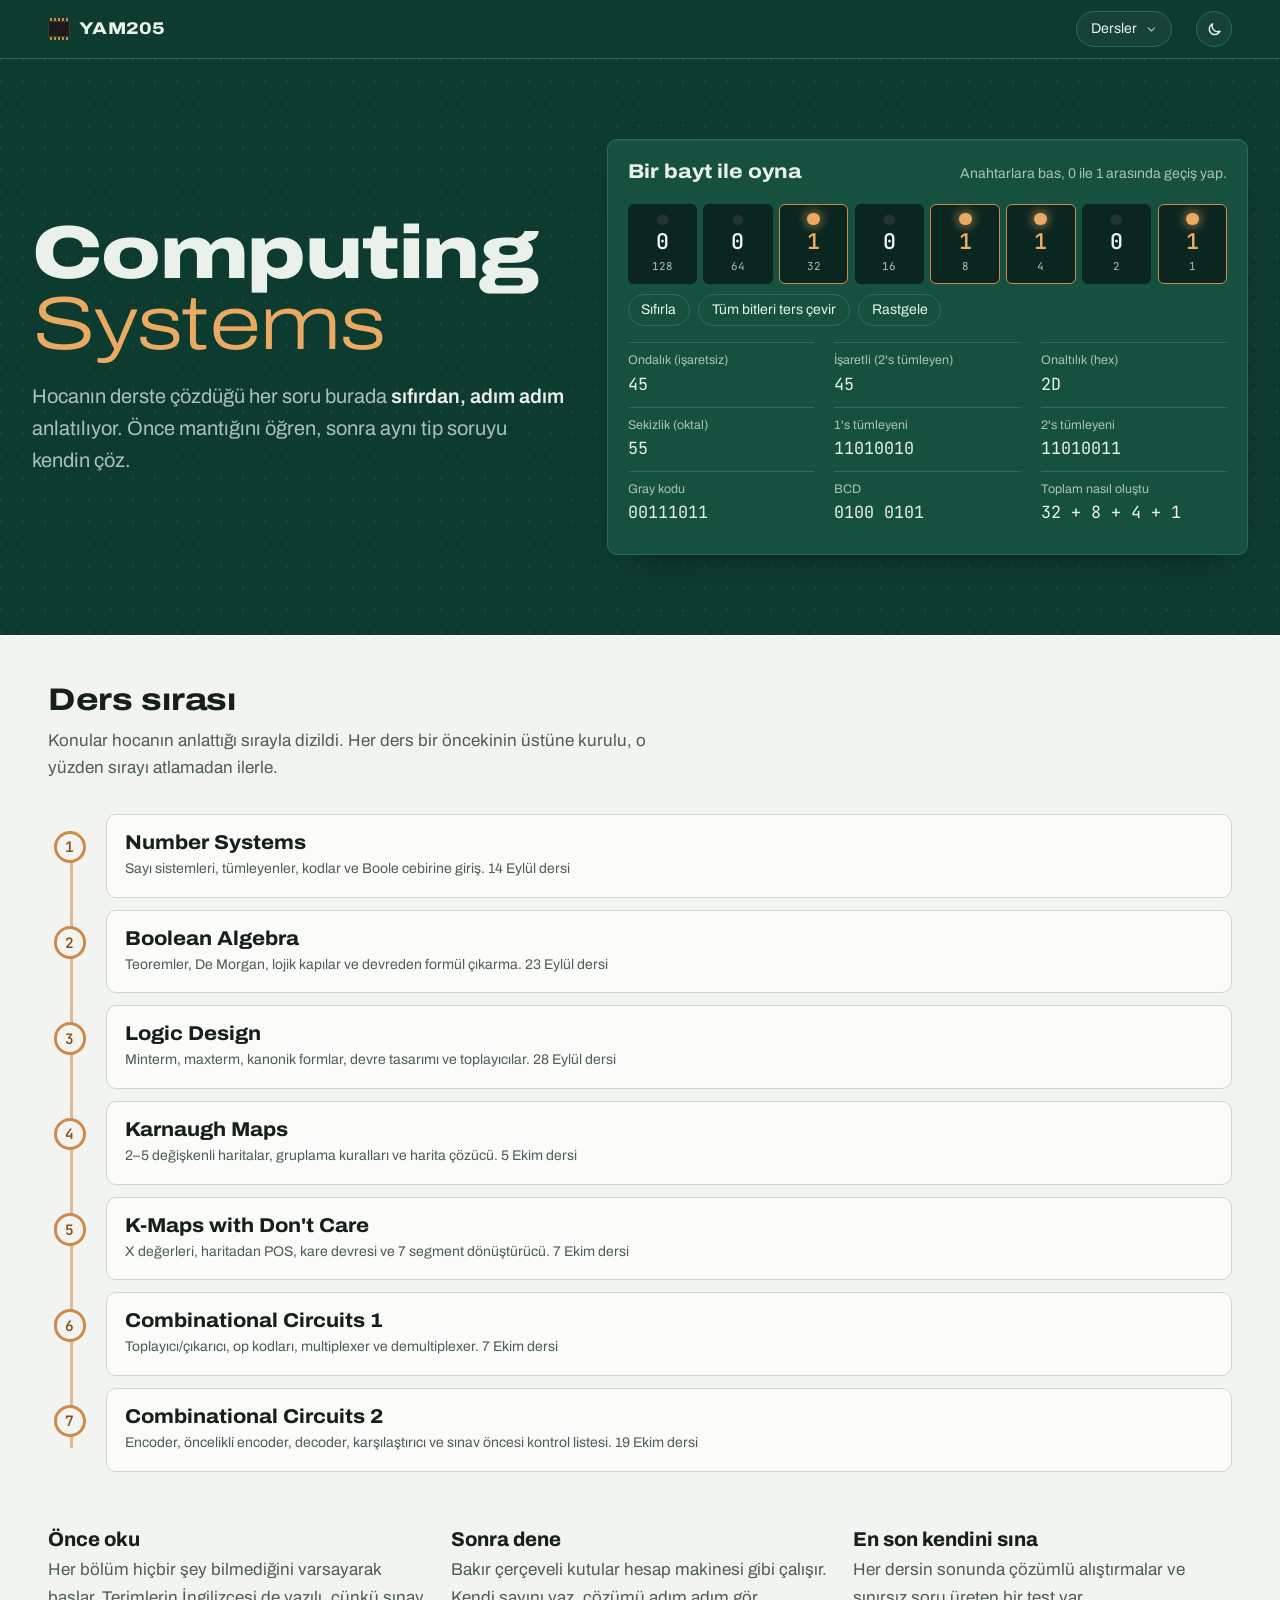
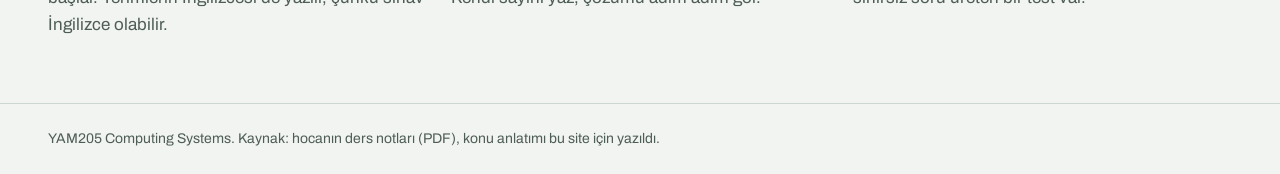
==== index.html @ 05faf35f "YAM205 Computing Systems çalışma sitesi 7 dersin sıfırdan anlatımı, hocanın örneklerinin adım adım ç" ====
<!doctype html>
<html lang="tr">
<head>
  <meta charset="utf-8">
  <meta name="viewport" content="width=device-width, initial-scale=1">
  <title>Computing Systems Çalışma</title>
  <meta name="description" content="YAM205 Computing Systems dersi için sıfırdan anlatım, çözümlü örnekler ve alıştırmalar.">
  <link rel="preconnect" href="https://fonts.googleapis.com">
  <link rel="preconnect" href="https://fonts.gstatic.com" crossorigin>
  <link href="https://fonts.googleapis.com/css2?family=Archivo:ital,wdth,wght@0,62..125,100..900;1,62..125,100..900&family=JetBrains+Mono:wght@400;600&display=swap" rel="stylesheet">
  <link rel="stylesheet" href="assets/css/style.css">
</head>
<body>
  <a class="skip" href="#dersler">Derslere geç</a>

  <header class="topbar">
    <div class="topbar-inner">
      <a class="brand" href="index.html"><span class="brand-chip" aria-hidden="true"></span>YAM205</a>
      <span class="crumb">Computing Systems çalışma sitesi</span>
      <span class="spacer"></span>
      <button class="icon-btn" type="button" data-theme-toggle>Koyu tema</button>
    </div>
  </header>

  <section class="hero">
    <div class="hero-inner">
      <div>
        <h1>Computing<span class="line2">Systems</span></h1>
        <p class="lede">Hocanın derste çözdüğü her soru burada <strong>sıfırdan, adım adım</strong> anlatılıyor. Önce mantığını öğren, sonra aynı tip soruyu kendin çöz.</p>
      </div>

      <div class="register" data-register>
        <div class="register-head">
          <h2>Bir bayt ile oyna</h2>
          <p>Anahtarlara bas, 0 ile 1 arasında geçiş yap.</p>
        </div>
        <div class="switches" role="group" aria-label="8 bitlik sayı"></div>
        <div class="register-actions">
          <button type="button" data-reg="clear">Sıfırla</button>
          <button type="button" data-reg="invert">Tüm bitleri ters çevir</button>
          <button type="button" data-reg="random">Rastgele</button>
        </div>
        <dl class="readouts" aria-live="polite">
          <div><dt>Ondalık (işaretsiz)</dt><dd data-out="dec"></dd></div>
          <div><dt>İşaretli (2's tümleyen)</dt><dd data-out="signed"></dd></div>
          <div><dt>Onaltılık (hex)</dt><dd data-out="hex"></dd></div>
          <div><dt>Sekizlik (oktal)</dt><dd data-out="oct"></dd></div>
          <div><dt>1's tümleyeni</dt><dd data-out="ones"></dd></div>
          <div><dt>2's tümleyeni</dt><dd data-out="twos"></dd></div>
          <div><dt>Gray kodu</dt><dd data-out="gray"></dd></div>
          <div><dt>BCD</dt><dd data-out="bcd"></dd></div>
          <div><dt>Toplam nasıl oluştu</dt><dd data-out="sum"></dd></div>
        </dl>
      </div>
    </div>
  </section>

  <main class="page" id="dersler">
    <h2 class="section-title">Ders sırası</h2>
    <p class="section-sub">Konular hocanın anlattığı sırayla dizildi. Her ders bir öncekinin üstüne kurulu, o yüzden sırayı atlamadan ilerle.</p>

    <ol class="route">
      <li>
        <span class="pad">1</span>
        <a class="lesson ready" href="lessons/01-sayi-sistemleri.html">
          <h3>Number Systems</h3>
          <span class="meta">Sayı sistemleri, tümleyenler, kodlar ve Boole cebirine giriş. 14 Eylül dersi</span>

        </a>
      </li>
      <li>
        <span class="pad">2</span>
        <a class="lesson ready" href="lessons/02-boole-cebiri.html">
          <h3>Boolean Algebra</h3>
          <span class="meta">Teoremler, De Morgan, lojik kapılar ve devreden formül çıkarma. 23 Eylül dersi</span>

        </a>
      </li>
      <li>
        <span class="pad">3</span>
        <a class="lesson ready" href="lessons/03-mantik-tasarimi.html">
          <h3>Logic Design</h3>
          <span class="meta">Minterm, maxterm, kanonik formlar, devre tasarımı ve toplayıcılar. 28 Eylül dersi</span>

        </a>
      </li>
      <li>
        <span class="pad">4</span>
        <a class="lesson ready" href="lessons/04-karnaugh.html">
          <h3>Karnaugh Maps</h3>
          <span class="meta">2–5 değişkenli haritalar, gruplama kuralları ve harita çözücü. 5 Ekim dersi</span>

        </a>
      </li>
      <li>
        <span class="pad">5</span>
        <a class="lesson ready" href="lessons/05-dont-care.html">
          <h3>K-Maps with Don't Care</h3>
          <span class="meta">X değerleri, haritadan POS, kare devresi ve 7 segment dönüştürücü. 7 Ekim dersi</span>

        </a>
      </li>
      <li>
        <span class="pad">6</span>
        <a class="lesson ready" href="lessons/06-kombinasyonel-1.html">
          <h3>Combinational Circuits 1</h3>
          <span class="meta">Toplayıcı/çıkarıcı, op kodları, multiplexer ve demultiplexer. 7 Ekim dersi</span>

        </a>
      </li>
      <li>
        <span class="pad">7</span>
        <a class="lesson ready" href="lessons/07-kombinasyonel-2.html">
          <h3>Combinational Circuits 2</h3>
          <span class="meta">Encoder, öncelikli encoder, decoder, karşılaştırıcı ve sınav öncesi kontrol listesi. 19 Ekim dersi</span>

        </a>
      </li>
    </ol>

    <div class="how">
      <div>
        <h3>Önce oku</h3>
        <p>Her bölüm hiçbir şey bilmediğini varsayarak başlar. Terimlerin İngilizcesi de yazılı, çünkü sınav İngilizce olabilir.</p>
      </div>
      <div>
        <h3>Sonra dene</h3>
        <p>Bakır çerçeveli kutular hesap makinesi gibi çalışır. Kendi sayını yaz, çözümü adım adım gör.</p>
      </div>
      <div>
        <h3>En son kendini sına</h3>
        <p>Her dersin sonunda çözümlü alıştırmalar ve sınırsız soru üreten bir test var.</p>
      </div>
    </div>
  </main>

  <footer class="footer"><div>YAM205 Computing Systems. Kaynak: hocanın ders notları (PDF), konu anlatımı bu site için yazıldı.</div></footer>

  <script src="assets/js/core.js"></script>
</body>
</html>
---- assets/css/style.css ----
/* Computing Systems çalışma sitesi
   Konsept: baskılı devre kartı. Kart yeşili zemin, bakır izler, serin okuma kâğıdı. */

:root {
  --pcb: #0E3B30;
  --pcb-raised: #165140;
  --pcb-line: #2B6C59;
  --copper: #D08A45;
  --copper-bright: #EBAA62;
  --silk: #EAF1EA;
  --silk-dim: #A9C3B7;

  --paper: #F1F4F0;
  --sheet: #FBFCFA;
  --ink: #16201B;
  --muted: #4E5D55;
  --rule: #CDD8D0;
  --copper-ink: #8A4F14;
  --focus: #C46A12;

  --tip: #8A4F14;   --tip-bg: #F5ECDF;
  --warn: #A3352A;  --warn-bg: #F7E5E1;
  --extra: #285C8C; --extra-bg: #E2EBF4;
  --src: #0E3B30;   --src-bg: #E3EDE7;
  --ok: #1D7349;    --ok-bg: #DDEFE4;
  --bad: #A3352A;

  --font: "Archivo", "Segoe UI", system-ui, sans-serif;
  --mono: "JetBrains Mono", "Cascadia Mono", Consolas, monospace;

  --step--1: 0.875rem;
  --step-0: 1.0625rem;
  --step-1: 1.25rem;
  --step-2: 1.5625rem;
  --step-3: 1.953rem;
  --step-4: 2.441rem;

  --radius-s: 4px;
  --radius-m: 10px;
  color-scheme: light;
}

@media (prefers-color-scheme: dark) {
  :root:not([data-theme="light"]) {
    --pcb: #0B2E26;
    --pcb-raised: #12443A;
    --pcb-line: #24604F;
    --paper: #0D1714;
    --sheet: #13211C;
    --ink: #DCE6DF;
    --muted: #9AAEA4;
    --rule: #263A31;
    --copper-ink: #E6A469;
    --focus: #F0B070;
    --tip: #E6A469;   --tip-bg: #2A2116;
    --warn: #F0907F;  --warn-bg: #351C18;
    --extra: #92BDE6; --extra-bg: #15253A;
    --src: #9FD3BC;   --src-bg: #13302A;
    --ok: #79D3A2;    --ok-bg: #133024;
    --bad: #F0907F;
    color-scheme: dark;
  }
}
:root[data-theme="dark"] {
  --pcb: #0B2E26;
  --pcb-raised: #12443A;
  --pcb-line: #24604F;
  --paper: #0D1714;
  --sheet: #13211C;
  --ink: #DCE6DF;
  --muted: #9AAEA4;
  --rule: #263A31;
  --copper-ink: #E6A469;
  --focus: #F0B070;
  --tip: #E6A469;   --tip-bg: #2A2116;
  --warn: #F0907F;  --warn-bg: #351C18;
  --extra: #92BDE6; --extra-bg: #15253A;
  --src: #9FD3BC;   --src-bg: #13302A;
  --ok: #79D3A2;    --ok-bg: #133024;
  --bad: #F0907F;
  color-scheme: dark;
}

*, *::before, *::after { box-sizing: border-box; }

html { -webkit-text-size-adjust: 100%; scroll-padding-top: 5rem; }
@media (prefers-reduced-motion: no-preference) { html { scroll-behavior: smooth; } }

body {
  margin: 0;
  background: var(--paper);
  color: var(--ink);
  font-family: var(--font);
  font-size: var(--step-0);
  line-height: 1.62;
  font-variation-settings: "wdth" 100;
  overflow-x: hidden;
}

img, svg { max-width: 100%; }

a { color: var(--copper-ink); text-underline-offset: 0.18em; text-decoration-thickness: 1px; }
a:hover { text-decoration-thickness: 2px; }

:focus-visible { outline: 3px solid var(--focus); outline-offset: 2px; border-radius: 3px; }

.skip { position: absolute; left: -999px; top: 0; background: var(--sheet); padding: .5rem 1rem; z-index: 99; }
.skip:focus { left: 1rem; }

h1, h2, h3, h4 { line-height: 1.15; margin: 0; font-weight: 750; }

code, .mono, kbd { font-family: var(--mono); font-size: 0.92em; }
kbd { border: 1px solid var(--rule); border-bottom-width: 2px; border-radius: 4px; padding: 0 .3em; background: var(--sheet); }

sub { font-size: .7em; }

/* ---------- Üst bar ---------- */
.topbar {
  position: sticky; top: 0; z-index: 20;
  background: var(--pcb);
  color: var(--silk);
  border-bottom: 1px solid var(--pcb-line);
}
.topbar-inner {
  max-width: 76rem; margin: 0 auto; padding: .7rem 1rem;
  display: flex; align-items: center; gap: 1rem;
}
.brand {
  color: var(--silk); text-decoration: none; font-weight: 800;
  font-variation-settings: "wdth" 118; letter-spacing: .01em;
  display: inline-flex; align-items: center; gap: .55rem; white-space: nowrap;
}
.brand-chip {
  width: 1.4rem; height: 1rem; border-radius: 2px; background: #1b1b1b;
  position: relative; box-shadow: inset 0 0 0 1px #3a3a3a;
}
.brand-chip::before, .brand-chip::after {
  content: ""; position: absolute; left: 2px; right: 2px; height: 3px;
  background: repeating-linear-gradient(90deg, var(--copper) 0 2px, transparent 2px 4px);
}
.brand-chip::before { top: -3px; } .brand-chip::after { bottom: -3px; }
.crumb { color: var(--silk-dim); font-size: var(--step--1); min-width: 0; overflow: hidden; text-overflow: ellipsis; white-space: nowrap; }
.crumb strong { color: var(--silk); font-weight: 600; }
.topbar .spacer { flex: 1; }
.icon-btn {
  background: transparent; color: var(--silk); border: 1px solid var(--pcb-line);
  border-radius: 999px; padding: .3rem .75rem; font: inherit; font-size: var(--step--1); cursor: pointer; white-space: nowrap; flex: none;
}
.icon-btn:hover { border-color: var(--copper); }

/* ---------- Ana sayfa hero ---------- */
.hero {
  background:
    radial-gradient(circle at 1px 1px, rgba(234,241,234,.07) 1px, transparent 1.5px) 0 0 / 22px 22px,
    var(--pcb);
  color: var(--silk);
  padding: clamp(2.5rem, 7vw, 5rem) 1rem clamp(3rem, 7vw, 5rem);
  position: relative; overflow: hidden;
}
.hero-inner { max-width: 76rem; margin: 0 auto; display: grid; gap: 2.5rem; grid-template-columns: minmax(0, 1fr); }
@media (min-width: 62rem) { .hero-inner { grid-template-columns: minmax(0, 5fr) minmax(0, 6fr); align-items: center; } }
.hero h1 {
  font-size: clamp(2.6rem, 6.4vw, 4.7rem);
  font-weight: 850; font-variation-settings: "wdth" 125;
  letter-spacing: -0.02em; line-height: .95;
}
.hero h1 .line2 { display: block; color: var(--copper-bright); font-weight: 300; font-variation-settings: "wdth" 125; }
.hero p.lede { color: var(--silk-dim); max-width: 34rem; font-size: var(--step-1); margin: 1.2rem 0 0; }
.hero p.lede strong { color: var(--silk); font-weight: 600; }

/* 8 bitlik register */
.register {
  background: var(--pcb-raised);
  border: 1px solid var(--pcb-line);
  border-radius: var(--radius-m);
  padding: 1.25rem;
  box-shadow: 0 1px 0 rgba(255,255,255,.04) inset, 0 18px 40px -24px rgba(0,0,0,.6);
}
.register-head { display: flex; justify-content: space-between; align-items: baseline; gap: 1rem; flex-wrap: wrap; }
.register-head h2 { font-size: var(--step-1); font-variation-settings: "wdth" 112; }
.register-head p { margin: 0; color: var(--silk-dim); font-size: var(--step--1); }
.switches { display: grid; grid-template-columns: repeat(8, minmax(0, 1fr)); gap: .4rem; margin: 1.1rem 0 .4rem; }
.switch {
  appearance: none; border: 1px solid #0a221c; background: #0b2620; color: var(--silk-dim);
  border-radius: 6px; padding: .5rem 0 .45rem; cursor: pointer; font: inherit;
  display: grid; justify-items: center; gap: .35rem;
}
.switch .led {
  width: .8rem; height: .8rem; border-radius: 50%; background: #23362f;
  box-shadow: inset 0 1px 2px rgba(0,0,0,.6);
  transition: background-color .15s, box-shadow .15s;
}
.switch .bit { font-family: var(--mono); font-size: 1.35rem; font-weight: 600; line-height: 1; color: var(--silk); }
.switch .w { font-family: var(--mono); font-size: .68rem; color: var(--silk-dim); }
.switch[aria-pressed="true"] { border-color: var(--copper); }
.switch[aria-pressed="true"] .led { background: var(--copper-bright); box-shadow: 0 0 10px 2px rgba(235,170,98,.55); }
.switch[aria-pressed="true"] .bit { color: var(--copper-bright); }
.switch:hover { border-color: var(--copper); }
.register-actions { display: flex; gap: .5rem; flex-wrap: wrap; margin: .6rem 0 1rem; }
.register-actions button {
  background: transparent; color: var(--silk); border: 1px solid var(--pcb-line); border-radius: 999px;
  padding: .25rem .8rem; font: inherit; font-size: var(--step--1); cursor: pointer;
}
.register-actions button:hover { border-color: var(--copper); }
.readouts { display: grid; grid-template-columns: repeat(2, minmax(0, 1fr)); gap: .1rem 1.25rem; margin: 0; }
@media (min-width: 36rem) { .readouts { grid-template-columns: repeat(3, minmax(0, 1fr)); } }
.readouts div { border-top: 1px solid var(--pcb-line); padding: .45rem 0; min-width: 0; }
.readouts dt { font-size: .78rem; color: var(--silk-dim); }
.readouts dd { margin: 0; font-family: var(--mono); font-size: 1.05rem; color: var(--silk); overflow-wrap: anywhere; }

/* ---------- Ders rotası (ana sayfa) ---------- */
.page { max-width: 76rem; margin: 0 auto; padding: 3rem 1rem 4rem; }
.section-title { font-size: var(--step-3); font-variation-settings: "wdth" 118; letter-spacing: -0.01em; }
.section-sub { color: var(--muted); max-width: 40rem; margin: .5rem 0 2rem; }

.route { list-style: none; margin: 0; padding: 0; position: relative; }
.route::before {
  content: ""; position: absolute; left: 1.35rem; top: 1.5rem; bottom: 1.5rem; width: 3px;
  background: var(--copper); opacity: .55; border-radius: 2px;
}
.route li { position: relative; padding-left: 3.6rem; }
.route li + li { margin-top: .75rem; }
.pad {
  position: absolute; left: .35rem; top: 1.05rem; width: 2.05rem; height: 2.05rem; border-radius: 50%;
  background: var(--paper); border: 3px solid var(--copper);
  display: grid; place-items: center; font-family: var(--mono); font-weight: 600; font-size: .9rem; color: var(--copper-ink);
}
.route .lesson {
  display: grid; grid-template-columns: minmax(0, 1fr) auto; gap: .25rem 1rem; align-items: center;
  padding: 1rem 1.15rem; border-radius: var(--radius-m);
  border: 1px solid var(--rule); background: var(--sheet); color: inherit; text-decoration: none;
}
.route a.lesson:hover { border-color: var(--copper); }
.route .lesson h3 { font-size: var(--step-1); font-variation-settings: "wdth" 108; }
.route .lesson .meta { color: var(--muted); font-size: var(--step--1); grid-column: 1; }
.route .lesson .status { grid-row: 1 / span 2; grid-column: 2; font-size: var(--step--1); color: var(--muted); text-align: right; }
.route .lesson.ready .status { color: var(--ok); font-weight: 600; }
.route li.locked .lesson { background: transparent; border-style: dashed; }
.route li.locked .lesson h3 { color: var(--muted); }
.route li.locked .pad { border-color: var(--rule); color: var(--muted); }
.how { display: grid; gap: 1.5rem; margin-top: 3.5rem; grid-template-columns: minmax(0, 1fr); }
@media (min-width: 48rem) { .how { grid-template-columns: repeat(3, minmax(0, 1fr)); } }
.how h3 { font-size: var(--step-1); margin-bottom: .35rem; }
.how p { margin: 0; color: var(--muted); }

.footer { border-top: 1px solid var(--rule); color: var(--muted); font-size: var(--step--1); }
.footer div { max-width: 76rem; margin: 0 auto; padding: 1.5rem 1rem; }

/* ---------- Ders sayfası düzeni ---------- */
.lesson-head {
  background: var(--pcb); color: var(--silk);
  padding: 2.5rem 1rem 2.25rem;
}
.lesson-head-inner { max-width: 76rem; margin: 0 auto; }
.lesson-head .kicker { color: var(--copper-bright); font-family: var(--mono); font-size: var(--step--1); margin: 0 0 .5rem; }
.lesson-head h1 { overflow-wrap: break-word; font-size: clamp(1.75rem, 7.2vw, 3.8rem); font-weight: 850; font-variation-settings: "wdth" 125; letter-spacing: -0.02em; line-height: 1; }
.lesson-head p { color: var(--silk-dim); max-width: 44rem; margin: 1rem 0 0; }
.lesson-head .covers { display: flex; flex-wrap: wrap; gap: .4rem; margin-top: 1.25rem; padding: 0; list-style: none; }
.lesson-head .covers li { border: 1px solid var(--pcb-line); border-radius: 999px; padding: .15rem .7rem; font-size: var(--step--1); color: var(--silk); }

.layout { max-width: 76rem; margin: 0 auto; padding: 0 1rem; display: grid; grid-template-columns: minmax(0, 1fr); gap: 2.5rem; }
@media (min-width: 64rem) { .layout { grid-template-columns: 15.5rem minmax(0, 1fr); } }

.toc { padding-top: 1.5rem; }
@media (min-width: 64rem) {
  .toc { position: sticky; top: 3.4rem; align-self: start; max-height: calc(100vh - 3.4rem); overflow: auto; padding: 2rem 0 2rem; }
}
.toc details > summary { cursor: pointer; font-weight: 700; list-style: none; padding: .7rem 1rem; border: 1px solid var(--rule); border-radius: var(--radius-m); background: var(--sheet); }
.toc details > summary::-webkit-details-marker { display: none; }
@media (min-width: 64rem) { .toc details > summary { display: none; } }
.toc ol { list-style: none; margin: 0; padding: 0; counter-reset: toc; }
.toc li a {
  display: grid; grid-template-columns: 1.6rem minmax(0, 1fr); gap: .2rem; align-items: baseline;
  padding: .32rem .5rem; border-radius: var(--radius-s); color: var(--muted); text-decoration: none; font-size: .93rem; line-height: 1.35;
  border-left: 2px solid transparent;
}
.toc li a .n { font-family: var(--mono); font-size: .78rem; }
.toc li a:hover { color: var(--ink); background: var(--sheet); }
.toc li a.active { color: var(--ink); border-left-color: var(--copper); background: var(--sheet); font-weight: 600; }

.content { min-width: 0; padding: 1rem 0 5rem; }
.content > section { max-width: 46rem; padding-top: 2.75rem; }
.content > section + section { border-top: 1px solid var(--rule); margin-top: 2.75rem; }
.content h2 {
  font-size: var(--step-3); font-variation-settings: "wdth" 115; letter-spacing: -0.01em;
  display: grid; grid-template-columns: auto minmax(0, 1fr); gap: .75rem; align-items: baseline;
}
.content h2 .n { font-family: var(--mono); font-size: 1rem; color: var(--copper-ink); font-weight: 600; }
.content h3 { font-size: var(--step-1); font-variation-settings: "wdth" 106; margin-top: 2rem; }
.content h4 { font-size: var(--step-0); margin-top: 1.4rem; }
.content p, .content li { max-width: 70ch; }
.content p { margin: .9rem 0; }
.content ul, .content ol { padding-left: 1.3rem; }
.content li { margin: .3rem 0; }
.content li::marker { color: var(--copper-ink); }
.lead { font-size: var(--step-1); color: var(--muted); }
.term { font-weight: 650; }
.en { color: var(--muted); font-style: italic; }

/* Matematik ve ifade yazımı */
.m { font-family: var(--font); font-variation-settings: "wdth" 100; letter-spacing: .02em; white-space: nowrap; font-weight: 520; }
.ov { display: inline-block; border-top: 1.5px solid currentColor; padding-top: 1px; line-height: 1.15; }
/* Yan yana iki ayrı çizgi birleşip tek uzun çizgi gibi görünmesin */
.ov + .ov { margin-left: .16em; }
.b { font-family: var(--mono); letter-spacing: .04em; white-space: nowrap; }
.b.list { white-space: normal; }
.formula {
  font-size: var(--step-1); text-align: center; padding: 1rem; margin: 1.2rem 0;
  border-top: 1px solid var(--rule); border-bottom: 1px solid var(--rule); overflow-x: auto;
}
.formula .m { font-size: inherit; }

/* Notlar */
.note { border-left: 4px solid; border-radius: 0 var(--radius-m) var(--radius-m) 0; padding: .8rem 1.1rem; margin: 1.4rem 0; }
.note > :first-child { margin-top: 0; } .note > :last-child { margin-bottom: 0; }
.note-title { font-weight: 750; display: block; margin-bottom: .25rem; }
.note.tip { border-color: var(--tip); background: var(--tip-bg); }
.note.tip .note-title { color: var(--tip); }
.note.warn { border-color: var(--warn); background: var(--warn-bg); }
.note.warn .note-title { color: var(--warn); }
.note.extra { border-color: var(--extra); background: var(--extra-bg); }
.note.extra .note-title { color: var(--extra); }

/* Hocanın örneği */
.example { border: 1px solid var(--rule); background: var(--sheet); border-radius: var(--radius-m); margin: 1.6rem 0; overflow: hidden; }
.example-head {
  display: flex; flex-wrap: wrap; justify-content: space-between; gap: .3rem 1rem; align-items: baseline;
  padding: .65rem 1.1rem; border-bottom: 1px solid var(--rule);
}
.example-head h4 { margin: 0; font-size: var(--step-0); }
.example-head .src { font-size: .82rem; color: var(--src); background: var(--src-bg); padding: .1rem .55rem; border-radius: 999px; }
.example-body { padding: .3rem 1.1rem 1rem; }
.example-body > :first-child { margin-top: .7rem; }
.steps { counter-reset: st; list-style: none; padding-left: 0 !important; }
.steps[start="4"] { counter-reset: st 3; }
.steps > li { counter-increment: st; position: relative; padding-left: 2.1rem; margin: .7rem 0; }
.steps > li::before {
  content: counter(st); position: absolute; left: 0; top: .1rem; width: 1.45rem; height: 1.45rem; border-radius: 50%;
  border: 1.5px solid var(--copper); color: var(--copper-ink); font-family: var(--mono); font-size: .78rem; font-weight: 600;
  display: grid; place-items: center;
}
.answer { margin-top: .9rem; padding-top: .7rem; border-top: 1px dashed var(--rule); font-weight: 600; }
.answer .b, .answer .m { color: var(--copper-ink); }

/* Alt alta işlem düzeni */
.calc {
  display: inline-grid; grid-template-columns: auto auto auto; column-gap: .6rem; row-gap: .05rem;
  font-family: var(--mono); font-size: 1.08rem; margin: .6rem 0; padding: .6rem .9rem;
  background: var(--paper); border-radius: var(--radius-s); align-items: center;
}
.calc .l { color: var(--muted); text-align: right; min-width: 1ch; }
.calc .v { text-align: right; letter-spacing: .12em; white-space: pre; }
.calc .c { color: var(--muted); font-size: .8rem; text-align: left; font-family: var(--font); }
.calc .carry { color: var(--copper-ink); text-align: right; white-space: pre; letter-spacing: .12em; opacity: .85; }
.calc hr { grid-column: 1 / -1; border: 0; border-top: 1.5px solid var(--ink); margin: .15rem 0; width: 100%; }
.calc .strike { text-decoration: line-through; text-decoration-color: var(--warn); text-decoration-thickness: 2px; }
.calc .hl { color: var(--copper-ink); font-weight: 700; }
.calc-row { display: flex; flex-wrap: wrap; gap: 1rem 2rem; align-items: flex-start; }

/* Tablolar */
.table-wrap { overflow-x: auto; margin: 1.2rem 0; }
table { border-collapse: collapse; font-size: .95rem; }
th, td { padding: .32rem .7rem; text-align: center; border-bottom: 1px solid var(--rule); }
thead th { font-weight: 700; border-bottom: 2px solid var(--ink); }
td.b, th.b { font-family: var(--mono); }
.tt td, .tt th { font-family: var(--mono); min-width: 2.2rem; }
.tt .out { border-left: 2px solid var(--ink); }
.tt td.one { color: var(--copper-ink); font-weight: 700; }
.tt tr.wrong td { background: var(--warn-bg); }
.tt tr.hit td { background: var(--tip-bg); }
.tt caption { caption-side: top; text-align: left; font-weight: 700; padding-bottom: .4rem; font-family: var(--font); }
.data td:first-child, .data th:first-child { text-align: left; }
.tables-row { display: flex; flex-wrap: wrap; gap: 1rem 2rem; align-items: flex-start; }

/* Kapı kartları (lojik işlemler) */
.ops { display: grid; gap: 1rem; grid-template-columns: repeat(auto-fill, minmax(13.5rem, 1fr)); margin: 1.4rem 0; }
.op { border: 1px solid var(--rule); background: var(--sheet); border-radius: var(--radius-m); padding: .9rem 1rem; }
.op h4 { margin: 0; font-size: var(--step-1); font-variation-settings: "wdth" 115; }
.op .expr { font-size: var(--step-1); margin: .2rem 0 .3rem; }
.op p { font-size: .9rem; color: var(--muted); margin: .2rem 0 .6rem; }
.op table { font-size: .88rem; }
.op svg { display: block; height: 46px; width: auto; margin: .2rem 0 .4rem; color: var(--ink); }

/* Etkileşimli araçlar */
.widget { border: 1.5px solid var(--copper); border-radius: var(--radius-m); background: var(--sheet); margin: 1.8rem 0; }
.widget-head { padding: .75rem 1.1rem; border-bottom: 1px solid var(--rule); display: flex; gap: .6rem; align-items: center; }
.widget-head .dot { width: .6rem; height: .6rem; border-radius: 50%; background: var(--copper); box-shadow: 0 0 0 3px var(--tip-bg); flex: none; }
.widget-head h4 { margin: 0; font-size: var(--step-0); }
.widget-body { padding: 1rem 1.1rem 1.15rem; }
.widget-body > p:first-child { margin-top: 0; color: var(--muted); font-size: .95rem; }
.controls { display: flex; flex-wrap: wrap; gap: .75rem 1rem; align-items: flex-end; }
.field { display: grid; gap: .25rem; min-width: 0; }
.field label, .field .lbl { font-size: .85rem; color: var(--muted); font-weight: 600; }
input[type="text"], select {
  font: inherit; font-family: var(--mono); font-size: 1rem; color: var(--ink); background: var(--paper);
  border: 1px solid var(--rule); border-radius: var(--radius-s); padding: .45rem .6rem; min-width: 0; max-width: 100%;
}
select { font-family: var(--font); }
input[type="text"]:focus, select:focus { border-color: var(--copper); }
input.wide { width: min(100%, 22rem); }
.btn {
  font: inherit; font-weight: 650; cursor: pointer; border-radius: 999px; padding: .45rem 1.05rem;
  background: var(--pcb); color: var(--silk); border: 1px solid var(--pcb);
}
.btn:hover { background: var(--pcb-raised); }
.btn.ghost { background: transparent; color: var(--ink); border-color: var(--rule); }
.btn.ghost:hover { border-color: var(--copper); }
.seg { display: inline-flex; border: 1px solid var(--rule); border-radius: 999px; overflow: hidden; }
.seg button { font: inherit; font-size: .9rem; border: 0; background: transparent; color: var(--ink); padding: .4rem .85rem; cursor: pointer; }
.seg button[aria-pressed="true"] { background: var(--pcb); color: var(--silk); }
.wout { margin-top: 1rem; }
.wout:empty { display: none; }
.wout .err { color: var(--bad); font-weight: 600; }
.wout .result { font-size: var(--step-1); font-weight: 700; margin: .6rem 0 0; }
.wout .result .b { color: var(--copper-ink); }
.wout ol, .wout ul { margin: .4rem 0; }
.hint { font-size: .85rem; color: var(--muted); margin: .5rem 0 0; }

/* Çözüm aç/kapa */
details.solution { margin: .8rem 0 0; border-top: 1px dashed var(--rule); padding-top: .6rem; }
details.solution > summary { cursor: pointer; color: var(--copper-ink); font-weight: 650; width: fit-content; }
details.solution[open] > summary { margin-bottom: .4rem; }

/* Alıştırmalar */
.exercises { counter-reset: ex; list-style: none; padding: 0 !important; }
.exercises > li { counter-increment: ex; border: 1px solid var(--rule); background: var(--sheet); border-radius: var(--radius-m); padding: .9rem 1.1rem .9rem 3.2rem; position: relative; margin: .9rem 0; max-width: none !important; }
.exercises > li::before { content: counter(ex); position: absolute; left: 1rem; top: .9rem; font-family: var(--mono); font-weight: 600; color: var(--copper-ink); }

/* Quiz */
.quiz-q { font-size: var(--step-1); font-weight: 600; margin: .3rem 0 .8rem; }
.quiz-score { font-family: var(--mono); color: var(--muted); font-size: .9rem; }
.feedback { margin-top: .8rem; padding: .7rem .9rem; border-radius: var(--radius-s); }
.feedback.ok { background: var(--ok-bg); color: var(--ok); }
.feedback.no { background: var(--warn-bg); color: var(--bad); }
.feedback .why { color: var(--ink); font-weight: 400; margin-top: .3rem; }

/* Özet kâğıdı */
.cheat { display: grid; gap: 1rem; grid-template-columns: repeat(auto-fill, minmax(17rem, 1fr)); margin: 1.4rem 0; }
.cheat > div { border-top: 3px solid var(--copper); background: var(--sheet); padding: .8rem 1rem; border-radius: 0 0 var(--radius-s) var(--radius-s); }
.cheat h4 { margin: 0 0 .4rem; }
.cheat ul { margin: 0; padding-left: 1.1rem; font-size: .93rem; }

.glossary { display: grid; grid-template-columns: fit-content(45%) minmax(0, 1fr); gap: .3rem 1.2rem; margin: 1rem 0; }
.glossary dt { font-weight: 650; }
.glossary dd { margin: 0; color: var(--muted); }

.lesson-nav { display: flex; justify-content: space-between; gap: 1rem; flex-wrap: wrap; max-width: 46rem; margin-top: 3rem; padding-top: 1.5rem; border-top: 1px solid var(--rule); }

/* Yazdırma: özet kâğıdı ve anlatım temiz çıksın */
@media print {
  .topbar, .toc, .widget, .lesson-nav, .icon-btn { display: none !important; }
  body { background: #fff; color: #000; }
  .layout { display: block; }
  details.solution { display: block; }
  .lesson-head { background: #fff; color: #000; }
}

@media (prefers-reduced-motion: reduce) {
  *, *::before, *::after { transition: none !important; animation: none !important; }
}

/* ---------- Etkileşimli devreler (Ders 2+) ---------- */
.circuit { border: 1.5px solid var(--copper); border-radius: var(--radius-m); background: var(--sheet); margin: 1.6rem 0; overflow: hidden; }
.circuit-head { padding: .75rem 1.1rem; border-bottom: 1px solid var(--rule); display: flex; flex-wrap: wrap; gap: .6rem 1rem; align-items: center; justify-content: space-between; }
.circuit-head h4 { margin: 0; font-size: var(--step-0); }
.pins { display: flex; gap: .45rem; }
.pin {
  font: inherit; cursor: pointer; display: inline-flex; align-items: center; gap: .45rem;
  border: 1px solid var(--rule); background: var(--paper); color: var(--ink); border-radius: 999px; padding: .25rem .75rem .25rem .3rem;
}
.pin .pin-name { font-weight: 700; }
.pin .pin-val {
  order: -1; width: 1.6rem; height: 1.6rem; border-radius: 50%; display: grid; place-items: center;
  font-family: var(--mono); font-weight: 600; background: var(--rule); color: var(--ink);
}
.pin[aria-pressed="true"] { border-color: var(--copper); }
.pin[aria-pressed="true"] .pin-val { background: var(--copper); color: #1b1206; }
.circuit-svg { padding: .6rem .6rem 0; overflow-x: auto; }
.circuit-svg svg { display: block; width: 100%; min-width: 30rem; height: auto; }
.circuit-svg .w { fill: none; stroke: var(--muted); stroke-width: 2.5; stroke-linecap: round; stroke-linejoin: round; opacity: .75; }
.circuit-svg .w.hi { stroke: var(--copper); opacity: 1; stroke-width: 3.2; }
.circuit-svg .g { fill: var(--sheet); stroke: var(--ink); stroke-width: 2.5; stroke-linejoin: round; }
.circuit-svg .g-line { fill: none; stroke: var(--ink); stroke-width: 2.5; }
.circuit-svg .dot { fill: var(--ink); }
.circuit-svg text { font-family: var(--font); font-size: 15px; fill: var(--ink); }
.circuit-svg text.lbl { font-weight: 700; font-size: 17px; }
.circuit-svg text.tag { font-size: 13px; fill: var(--muted); }
.circuit-svg text.val { font-family: var(--mono); font-size: 13px; font-weight: 600; fill: var(--copper-ink); }
.circuit-foot { padding: .6rem 1.1rem .9rem; border-top: 1px solid var(--rule); font-size: .95rem; }
.circuit-foot .row { display: flex; flex-wrap: wrap; gap: .3rem 1.4rem; }
.circuit-foot .bad { color: var(--bad); font-weight: 650; }
.circuit-foot .good { color: var(--ok); font-weight: 650; }

/* Kapı galerisi */
.gates { display: grid; gap: .8rem; grid-template-columns: repeat(auto-fill, minmax(12rem, 1fr)); margin: 1.2rem 0; }
.gates figure { margin: 0; border: 1px solid var(--rule); border-radius: var(--radius-m); background: var(--sheet); padding: .7rem .9rem; }
.gates svg { display: block; width: 100%; height: 70px; color: var(--ink); }
.gates figcaption { font-size: .9rem; color: var(--muted); }
.gates figcaption b { color: var(--ink); }

/* Çoktan seçmeli */
.mcq { display: flex; flex-wrap: wrap; gap: .5rem; margin: .4rem 0 .2rem; }
.mcq button { font: inherit; cursor: pointer; border: 1px solid var(--rule); background: var(--paper); color: var(--ink); border-radius: var(--radius-s); padding: .45rem .8rem; }
.mcq button:hover { border-color: var(--copper); }
.mcq button.right { border-color: var(--ok); background: var(--ok-bg); color: var(--ok); font-weight: 650; }
.mcq button.picked-wrong { border-color: var(--bad); background: var(--warn-bg); color: var(--bad); }

.theorem { display: grid; grid-template-columns: minmax(0, 1fr) minmax(0, 1fr); gap: .3rem 1.5rem; padding: .8rem 1rem; margin: 1rem 0; background: var(--sheet); border: 1px solid var(--rule); border-radius: var(--radius-m); }
.theorem .m { font-size: var(--step-1); white-space: normal; }
.theorem .tlabel { grid-column: 1 / -1; font-size: .85rem; color: var(--muted); font-weight: 600; }
@media (max-width: 30rem) { .theorem { grid-template-columns: minmax(0, 1fr); } }

/* Dar ekranda uzun formüller satır sonunda kırılabilsin */
@media (max-width: 40rem) {
  .content .m { white-space: normal; }
}

/* Alarm lambası */
.circuit-svg .lamp { fill: var(--sheet); stroke: var(--ink); stroke-width: 2.5; transition: fill .15s; }
.circuit-svg .lamp.hi { fill: var(--copper-bright); }
.circuit-svg rect.g { fill: var(--sheet); }

/* ---------- Karnaugh haritaları (Ders 4+) ---------- */
:root { --g1: #C8701E; --g2: #1F8A7E; --g3: #3A68B8; --g4: #B23E7A; --g5: #6B8A1F; --g6: #7B55B8; }
@media (prefers-color-scheme: dark) { :root:not([data-theme="light"]) { --g1: #F0A35A; --g2: #4CC7B8; --g3: #7EA6F0; --g4: #EE7BB5; --g5: #A9CC55; --g6: #B595F0; } }
:root[data-theme="dark"] { --g1: #F0A35A; --g2: #4CC7B8; --g3: #7EA6F0; --g4: #EE7BB5; --g5: #A9CC55; --g6: #B595F0; }

.kmap-wrap { display: flex; flex-wrap: wrap; gap: 1rem 1.6rem; margin: 1rem 0; }
.kmap-block { min-width: 0; }
.kmap-cap { font-weight: 700; margin-bottom: .3rem; font-size: .95rem; }
.kmap {
  --cell: 3.1rem;
  display: grid;
  grid-template-columns: 2.6rem repeat(var(--cols), var(--cell));
  grid-template-rows: 2.2rem repeat(var(--rows), var(--cell));
  font-family: var(--mono);
}
@media (max-width: 26rem) { .kmap { --cell: 2.6rem; } }
.kmap-corner { position: relative; border-bottom: 2px solid var(--ink); border-right: 2px solid var(--ink); font-family: var(--font); font-weight: 700; font-size: .85rem; overflow: hidden; }
.kmap-corner::before { content: ""; position: absolute; left: 0; top: 0; width: 141%; height: 1.5px; background: var(--ink); transform-origin: 0 0; transform: rotate(40deg); opacity: .55; }
.kmap-corner .cv { position: absolute; right: .25rem; top: .05rem; }
.kmap-corner .rv { position: absolute; left: .2rem; bottom: .05rem; }
.kmap-h { display: grid; place-items: end center; padding-bottom: .2rem; font-size: .85rem; color: var(--muted); border-bottom: 2px solid var(--ink); }
.kmap-rh { display: grid; place-items: center end; padding-right: .4rem; font-size: .85rem; color: var(--muted); border-right: 2px solid var(--ink); grid-column: 1; }
.kmap-body {
  grid-column: 2 / -1; grid-row: 2 / -1; position: relative;
  display: grid; grid-template-columns: repeat(var(--cols), var(--cell)); grid-template-rows: repeat(var(--rows), var(--cell));
}
.kmap-rh:nth-of-type(n) { grid-row: auto; }
.kmap-cell {
  position: relative; border: 0; border-right: 1px solid var(--rule); border-bottom: 1px solid var(--rule); border-radius: 0;
  display: grid; place-items: center; font: inherit; font-size: 1.1rem; color: var(--muted); background: transparent; padding: 0;
}
button.kmap-cell { cursor: pointer; }
button.kmap-cell:hover { background: var(--tip-bg); }
.kmap-cell.one { color: var(--ink); font-weight: 700; }
.kmap-cell.dc { color: var(--extra); font-weight: 700; }
.kmap-cell .ki { position: absolute; right: 3px; bottom: 1px; font-size: .6rem; color: var(--muted); opacity: .75; font-weight: 400; }
.kmap-group {
  position: absolute; pointer-events: none; border: 2.5px solid var(--gc); border-radius: 12px;
  background: color-mix(in srgb, var(--gc) 9%, transparent);
}
.kmap-group.open-l { border-left-color: transparent; border-top-left-radius: 0; border-bottom-left-radius: 0; }
.kmap-group.open-r { border-right-color: transparent; border-top-right-radius: 0; border-bottom-right-radius: 0; }
.kmap-group.open-t { border-top-color: transparent; border-top-left-radius: 0; border-top-right-radius: 0; }
.kmap-group.open-b { border-bottom-color: transparent; border-bottom-left-radius: 0; border-bottom-right-radius: 0; }
.group-list { list-style: none; padding: 0 !important; display: flex; flex-wrap: wrap; gap: .4rem .6rem; margin: .4rem 0; }
.group-list li { display: inline-flex; align-items: center; gap: .4rem; border: 1px solid var(--rule); border-radius: 999px; padding: .15rem .7rem .15rem .4rem; background: var(--sheet); font-size: .92rem; margin: 0 !important; }
.group-list li::before { content: ""; width: .8rem; height: .8rem; border-radius: 50%; background: var(--gc); }
.group-list .why { color: var(--muted); font-size: .82rem; }
.kmap-figure { display: flex; flex-wrap: wrap; gap: .6rem 2rem; align-items: center; margin: 1rem 0; }

/* 7 segment gösterge */
:root { --seg-on: #E0412F; }
@media (prefers-color-scheme: dark) { :root:not([data-theme="light"]) { --seg-on: #FF6A55; } }
:root[data-theme="dark"] { --seg-on: #FF6A55; }
.seg7 { display: flex; flex-wrap: wrap; gap: 1rem 2rem; align-items: center; }
.seg7 svg { width: 120px; height: auto; }
.seg7 .seg { fill: var(--rule); transition: fill .12s; }
.seg7 .seg.hi { fill: var(--seg-on); }
.seg7 text { font-family: var(--font); font-size: 15px; font-weight: 700; fill: var(--muted); }
.seg7-static .seg { fill: var(--seg-on); opacity: .9; }
.digit-pick { display: flex; flex-wrap: wrap; gap: .35rem; }
.digit-pick button { font: inherit; font-family: var(--mono); width: 2.3rem; height: 2.3rem; border-radius: var(--radius-s); border: 1px solid var(--rule); background: var(--paper); color: var(--ink); cursor: pointer; }
.digit-pick button[aria-pressed="true"] { background: var(--pcb); color: var(--silk); border-color: var(--pcb); }
.seg-values { font-family: var(--mono); }
.circuit-svg .seg7 svg { width: 120px; min-width: 0; }
.circuit-svg .route { fill: none; stroke: transparent; stroke-width: 3; stroke-dasharray: 6 5; }
.circuit-svg .route.on { stroke: var(--copper); }
.content h2, .content h3 { overflow-wrap: break-word; }

/* Tuş takımı (Ders 7) */
.keypad { display: grid; grid-template-columns: repeat(5, 2.8rem); gap: .35rem; margin: .4rem 0 .2rem; }
.keypad button { font: inherit; font-family: var(--mono); font-weight: 600; height: 2.8rem; border-radius: var(--radius-s); border: 1px solid var(--rule); border-bottom-width: 3px; background: var(--paper); color: var(--ink); cursor: pointer; }
.keypad button:hover { border-color: var(--copper); }
.keypad button[aria-pressed="true"] { background: var(--pcb); color: var(--silk); border-color: var(--copper); }

/* Hocanın notundan kesitler */
.hoca-fig { margin: .7rem 0 .9rem; }
.hoca-fig img { display: block; width: 100%; height: auto; background: #fff; border: 1px solid var(--rule); border-radius: var(--radius-s); padding: .35rem; }
.hoca-fig figcaption { font-size: .82rem; color: var(--muted); margin-top: .3rem; line-height: 1.4; }
.hoca-row { display: flex; flex-wrap: wrap; gap: .4rem 1.2rem; align-items: flex-end; }
.hoca-row .hoca-fig { flex: 1 1 200px; }

/* ---------- Üst menü: birleşik kontrol çubuğu ---------- */
.topnav { display: flex; align-items: center; }
.tn-group {
  display: flex; align-items: stretch; height: 2.25rem;
  border: 1px solid var(--pcb-line); border-radius: 999px;
  background: rgba(255, 255, 255, .035);
}
.tn-item {
  display: inline-flex; align-items: center; gap: .5rem; padding: 0 .85rem;
  color: var(--silk); background: transparent; border: 0; font: inherit; font-size: .88rem;
  text-decoration: none; white-space: nowrap; cursor: pointer; transition: background-color .15s, color .15s;
}
.tn-item svg { width: 1rem; height: 1rem; flex: none; stroke: currentColor; fill: none; stroke-width: 2; stroke-linecap: round; stroke-linejoin: round; }
.tn-item:hover { background: rgba(255, 255, 255, .07); }
.tn-group > :first-child { border-radius: 999px 0 0 999px; }
.tn-group > :last-child { border-radius: 0 999px 999px 0; }
.tn-group > * + * { border-left: 1px solid var(--pcb-line); }
.tn-arrow { width: 2.3rem; padding: 0; justify-content: center; }
.tn-arrow[aria-disabled="true"] { color: var(--silk-dim); opacity: .4; cursor: default; }
.tn-arrow[aria-disabled="true"]:hover { background: transparent; }
.tn-menu { position: relative; display: flex; }
.tn-menu > summary { list-style: none; height: 100%; }
.tn-menu > summary::-webkit-details-marker { display: none; }
.tn-num { font-family: var(--mono); font-size: .8rem; font-weight: 600; color: var(--copper-bright); letter-spacing: .02em; }
.tn-of { font-family: var(--mono); font-size: .75rem; color: var(--silk-dim); }
.tn-caret { width: .8rem !important; height: .8rem !important; color: var(--silk-dim); transition: transform .15s; }
.tn-menu[open] .tn-caret { transform: rotate(180deg); }
.tn-menu[open] > summary { background: rgba(255, 255, 255, .07); }
.tn-panel {
  position: absolute; right: 0; top: calc(100% + .5rem); z-index: 40; width: 18rem; padding: .4rem;
  background: var(--pcb-raised); border: 1px solid var(--pcb-line); border-radius: 14px;
  box-shadow: 0 18px 40px -16px rgba(0, 0, 0, .65);
}
.tn-panel-head { display: flex; justify-content: space-between; align-items: baseline; padding: .35rem .6rem .45rem; font-size: .78rem; color: var(--silk-dim); }
.tn-panel ol { list-style: none; margin: 0; padding: 0; }
.tn-panel li a {
  position: relative; display: grid; grid-template-columns: 1.9rem minmax(0, 1fr); align-items: center;
  padding: .5rem .6rem; border-radius: 9px; color: var(--silk); text-decoration: none; font-size: .9rem;
}
.tn-panel li a:hover { background: rgba(255, 255, 255, .06); }
.tn-panel li a .tn-num { color: var(--silk-dim); font-weight: 400; }
.tn-panel li a[aria-current="page"] { background: var(--pcb); font-weight: 650; }
.tn-panel li a[aria-current="page"] .tn-num { color: var(--copper-bright); font-weight: 600; }
.tn-panel li a[aria-current="page"]::before { content: ""; position: absolute; left: 0; top: .45rem; bottom: .45rem; width: 3px; border-radius: 2px; background: var(--copper-bright); }
.topbar :focus-visible { outline: 2px solid var(--copper-bright); outline-offset: 2px; }
.theme-btn {
  width: 2.25rem; height: 2.25rem; padding: 0; display: inline-grid; place-items: center; flex: none;
  border-radius: 50%; border: 1px solid var(--pcb-line); background: rgba(255, 255, 255, .035); color: var(--silk); cursor: pointer;
}
.theme-btn:hover { background: rgba(255, 255, 255, .07); }
.theme-btn svg { width: 1.05rem; height: 1.05rem; stroke: currentColor; fill: none; stroke-width: 2; stroke-linecap: round; stroke-linejoin: round; }
.topbar-inner .topnav + .theme-btn, .topbar-inner .theme-btn { margin-left: .5rem; }
@media (max-width: 52rem) {
  .tn-title { display: none; }
}
@media (max-width: 34rem) {
  .tn-home span { display: none; }
  .tn-home { padding: 0 .7rem; }
  .topbar-inner { gap: .5rem; padding-left: .75rem; padding-right: .75rem; }
  body[data-lesson] .brand { display: none; }
  .tn-panel { right: auto; left: 50%; transform: translateX(-50%); width: min(18rem, calc(100vw - 1.5rem)); }
}
@media print { .topnav, .theme-btn { display: none; } }
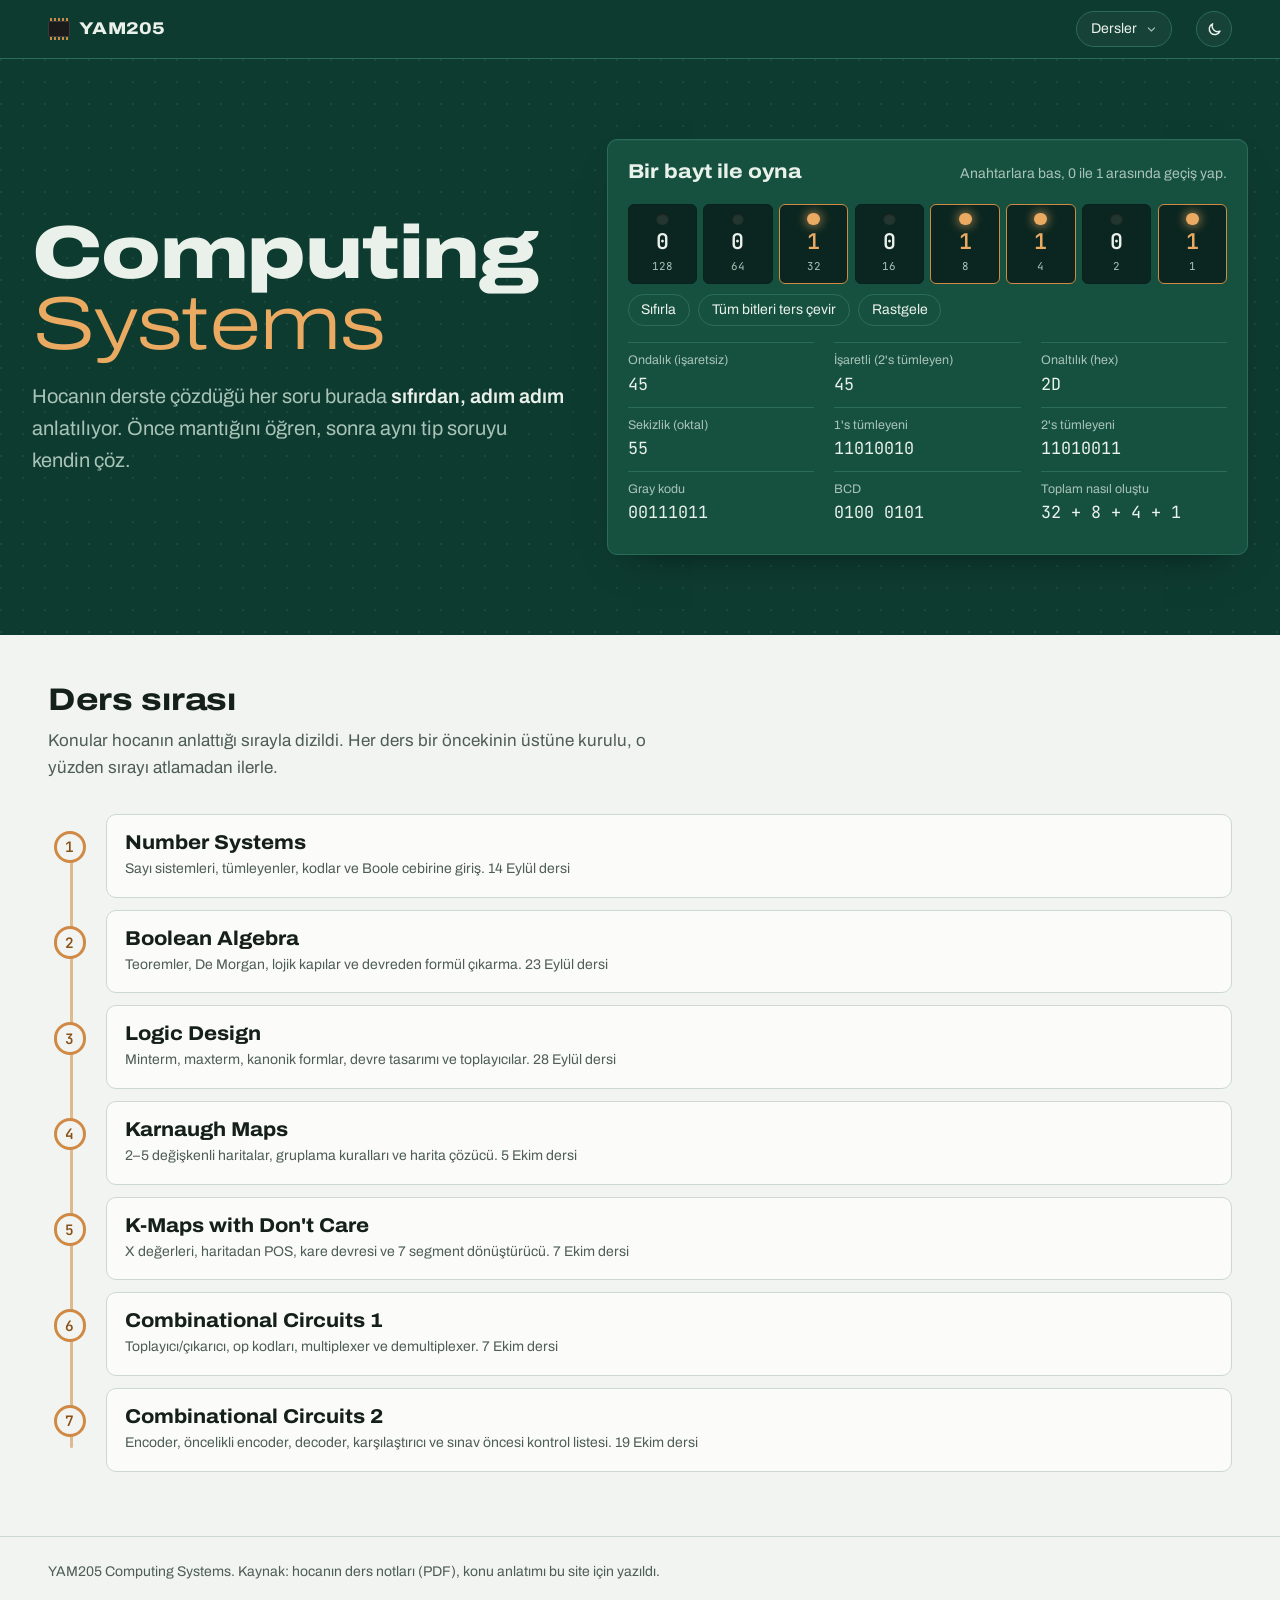
==== commit 0934de70: "Ana sayfadaki üç sütunlu tanıtım bölümünü kaldır Co-Authored-By: Claude Opus 5.5 <noreply@anthropic." ====
--- a/index.html
+++ b/index.html
@@ -5,6 +5,10 @@
   <meta name="viewport" content="width=device-width, initial-scale=1">
   <title>Computing Systems Çalışma</title>
   <meta name="description" content="YAM205 Computing Systems dersi için sıfırdan anlatım, çözümlü örnekler ve alıştırmalar.">
+  <link rel="icon" href="favicon.ico" sizes="any">
+  <link rel="icon" href="assets/img/favicon.svg" type="image/svg+xml">
+  <link rel="apple-touch-icon" href="assets/img/apple-touch-icon.png">
+  <meta name="theme-color" content="#0E3B30">
   <link rel="preconnect" href="https://fonts.googleapis.com">
   <link rel="preconnect" href="https://fonts.gstatic.com" crossorigin>
   <link href="https://fonts.googleapis.com/css2?family=Archivo:ital,wdth,wght@0,62..125,100..900;1,62..125,100..900&family=JetBrains+Mono:wght@400;600&display=swap" rel="stylesheet">
@@ -117,21 +121,6 @@
         </a>
       </li>
     </ol>
-
-    <div class="how">
-      <div>
-        <h3>Önce oku</h3>
-        <p>Her bölüm hiçbir şey bilmediğini varsayarak başlar. Terimlerin İngilizcesi de yazılı, çünkü sınav İngilizce olabilir.</p>
-      </div>
-      <div>
-        <h3>Sonra dene</h3>
-        <p>Bakır çerçeveli kutular hesap makinesi gibi çalışır. Kendi sayını yaz, çözümü adım adım gör.</p>
-      </div>
-      <div>
-        <h3>En son kendini sına</h3>
-        <p>Her dersin sonunda çözümlü alıştırmalar ve sınırsız soru üreten bir test var.</p>
-      </div>
-    </div>
   </main>
 
   <footer class="footer"><div>YAM205 Computing Systems. Kaynak: hocanın ders notları (PDF), konu anlatımı bu site için yazıldı.</div></footer>
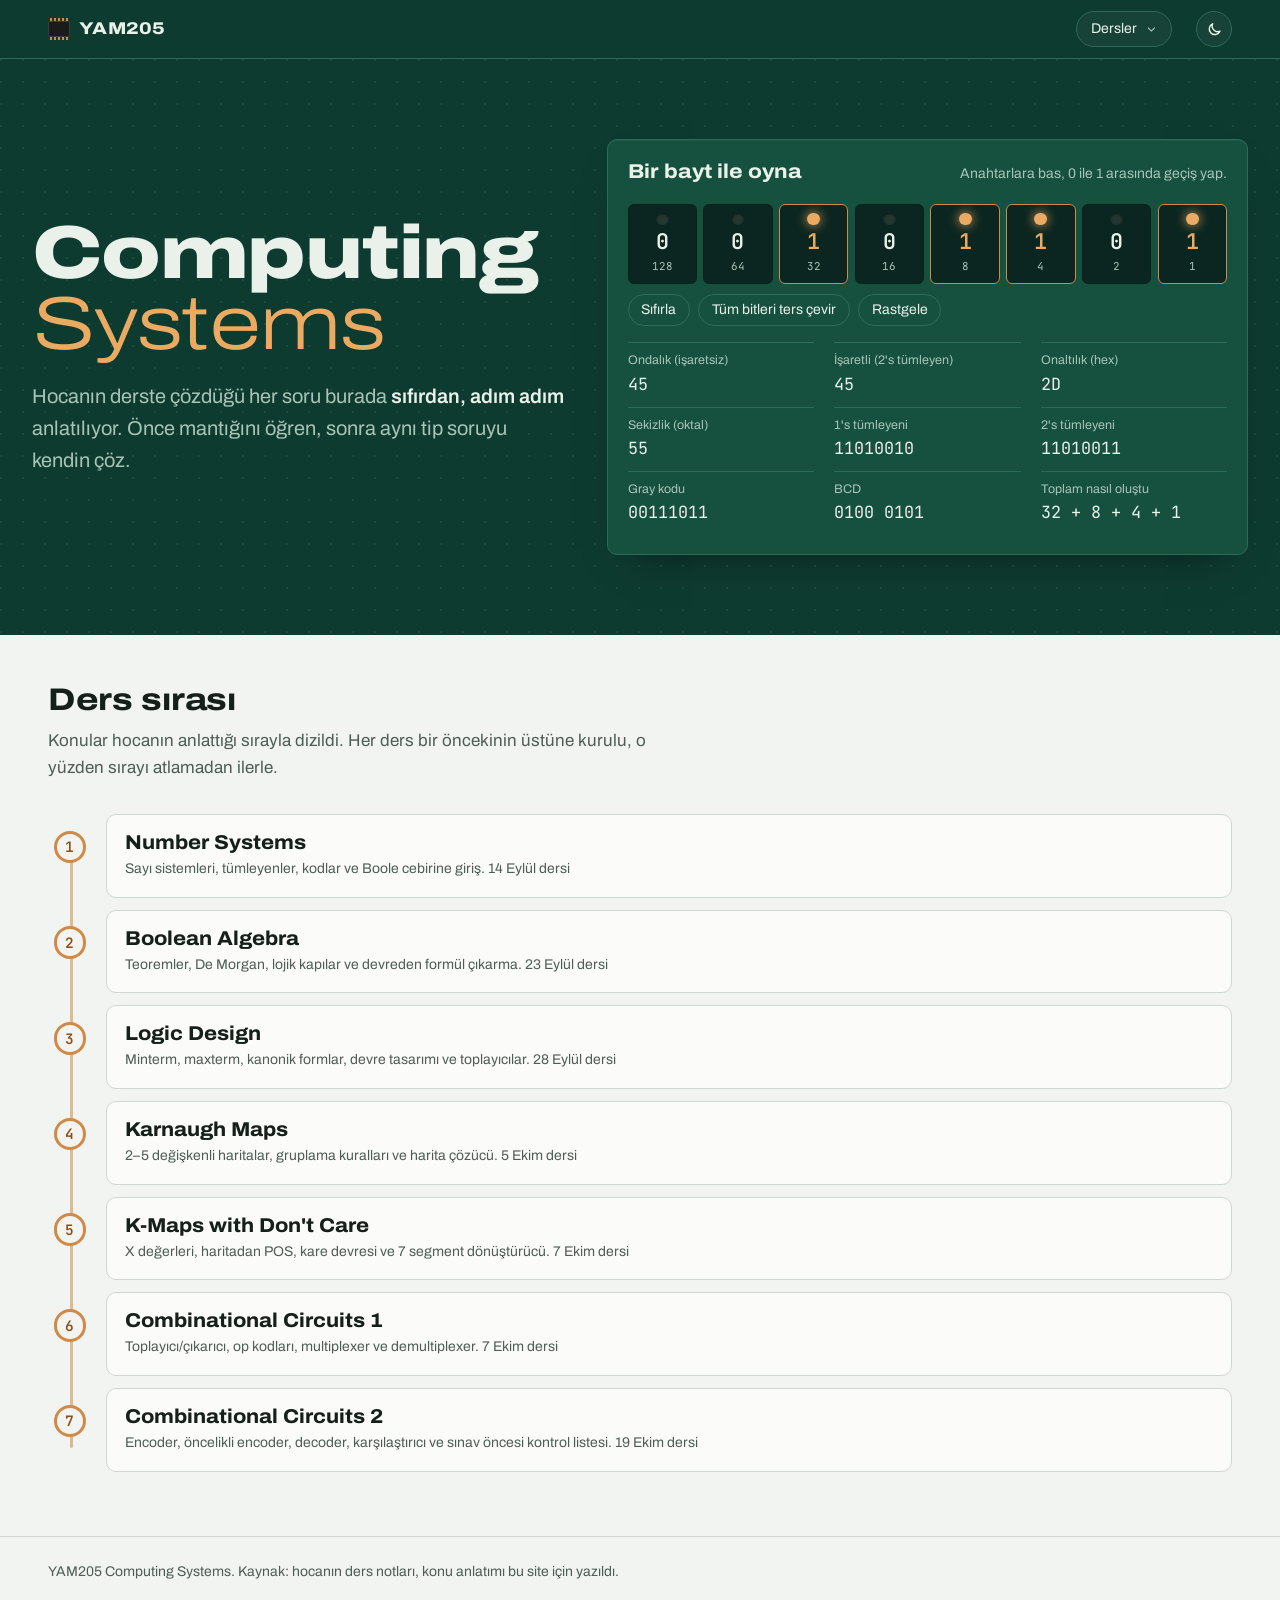
==== commit 549b89e5: "PDF atıfları ve hocanın yazımına dair ek notlar kaldırıldı Co-Authored-By: Claude Opus 5.5 <noreply@" ====
--- a/index.html
+++ b/index.html
@@ -123,7 +123,7 @@
     </ol>
   </main>
 
-  <footer class="footer"><div>YAM205 Computing Systems. Kaynak: hocanın ders notları (PDF), konu anlatımı bu site için yazıldı.</div></footer>
+  <footer class="footer"><div>YAM205 Computing Systems. Kaynak: hocanın ders notları, konu anlatımı bu site için yazıldı.</div></footer>
 
   <script src="assets/js/core.js"></script>
 </body>
--- a/assets/css/style.css
+++ b/assets/css/style.css
@@ -299,9 +299,12 @@
 
 /* Matematik ve ifade yazımı */
 .m { font-family: var(--font); font-variation-settings: "wdth" 100; letter-spacing: .02em; white-space: nowrap; font-weight: 520; }
-.ov { display: inline-block; border-top: 1.5px solid currentColor; padding-top: 1px; line-height: 1.15; }
-/* Yan yana iki ayrı çizgi birleşip tek uzun çizgi gibi görünmesin */
-.ov + .ov { margin-left: .16em; }
+.ov {
+  display: inline-block; padding-top: 2px; line-height: 1.15;
+  /* çizgi iki uçtan biraz içeride: yan yana iki ayrı çizgi birleşmez */
+  background: linear-gradient(currentColor, currentColor) top center / calc(100% - .16em) 1.5px no-repeat;
+}
+
 .b { font-family: var(--mono); letter-spacing: .04em; white-space: nowrap; }
 .b.list { white-space: normal; }
 .formula {
@@ -463,7 +466,7 @@
 .circuit { border: 1.5px solid var(--copper); border-radius: var(--radius-m); background: var(--sheet); margin: 1.6rem 0; overflow: hidden; }
 .circuit-head { padding: .75rem 1.1rem; border-bottom: 1px solid var(--rule); display: flex; flex-wrap: wrap; gap: .6rem 1rem; align-items: center; justify-content: space-between; }
 .circuit-head h4 { margin: 0; font-size: var(--step-0); }
-.pins { display: flex; gap: .45rem; }
+.pins { display: flex; flex-wrap: wrap; gap: .45rem; }
 .pin {
   font: inherit; cursor: pointer; display: inline-flex; align-items: center; gap: .45rem;
   border: 1px solid var(--rule); background: var(--paper); color: var(--ink); border-radius: 999px; padding: .25rem .75rem .25rem .3rem;
@@ -476,7 +479,10 @@
 .pin[aria-pressed="true"] { border-color: var(--copper); }
 .pin[aria-pressed="true"] .pin-val { background: var(--copper); color: #1b1206; }
 .circuit-svg { padding: .6rem .6rem 0; overflow-x: auto; }
-.circuit-svg svg { display: block; width: 100%; min-width: 30rem; height: auto; }
+.circuit-svg svg { display: block; width: 100%; min-width: 0; height: auto; }
+.circuit-svg svg.wide { min-width: 34rem; }
+.scroll-hint { display: none; font-size: .8rem; color: var(--muted); padding: .35rem 1.1rem 0; }
+.circuit.can-scroll .scroll-hint { display: block; }
 .circuit-svg .w { fill: none; stroke: var(--muted); stroke-width: 2.5; stroke-linecap: round; stroke-linejoin: round; opacity: .75; }
 .circuit-svg .w.hi { stroke: var(--copper); opacity: 1; stroke-width: 3.2; }
 .circuit-svg .g { fill: var(--sheet); stroke: var(--ink); stroke-width: 2.5; stroke-linejoin: round; }
@@ -666,3 +672,96 @@
 }
 @media print { .topnav, .theme-btn { display: none; } }
 
+
+/* Tablolarda harf içeren hücreler gövde yazı tipiyle (alt simgeler okunaklı olsun) */
+.tt th, .tt td.txt { font-family: var(--font); }
+/* Formül terimleri satır sonunda bölünmesin */
+.nw { white-space: nowrap; }
+/* Karnaugh: grup çerçevesi hücre değerini ve numarasını örtmesin */
+.kmap-group { z-index: 1; }
+.kmap-cell .kv, .kmap-cell .kl { position: relative; z-index: 2; }
+.kmap-cell .ki { z-index: 2; }
+
+/* Tablo hücresindeki formül bölünmesin; dar ekranda hücreler sıkışsın */
+.content td .m { white-space: nowrap; }
+@media (max-width: 40rem) {
+  th, td { padding: .3rem .45rem; }
+}
+.table-hint { display: none; font-size: .8rem; color: var(--muted); margin: .6rem 0 -.6rem; }
+.table-hint.on { display: block; }
+.data.left td, .data.left th { text-align: left; }
+
+/* Karnaugh köşe etiketi: çapraz çizgiyle çakışmasın */
+.kmap { grid-template-columns: 3.3rem repeat(var(--cols), var(--cell)); grid-template-rows: 2.6rem repeat(var(--rows), var(--cell)); }
+.kmap-corner { font-size: .76rem; }
+.kmap-corner::before { opacity: .35; }
+.kmap-corner .cv { right: .2rem; top: .1rem; }
+.kmap-corner .rv { left: .15rem; bottom: .1rem; }
+/* Grup vurgulama: etikete gelince sadece o grup */
+.group-list li { cursor: pointer; }
+.group-list li.on { border-color: var(--gc); box-shadow: 0 0 0 1px var(--gc) inset; }
+.kmap-wrap.dim .kmap-group { opacity: .12; }
+.kmap-wrap.dim .kmap-group.on { opacity: 1; border-width: 3.5px; background: color-mix(in srgb, var(--gc) 20%, transparent); }
+.group-hint { font-size: .8rem; color: var(--muted); margin: .2rem 0 0; }
+/* POS: gruplanan 0'lar belirgin, 1'ler soluk, çerçeveler kesikli */
+.kmap-wrap.pos .kmap-cell.one { color: var(--muted); font-weight: 400; }
+.kmap-wrap.pos .kmap-cell.zero { color: var(--ink); font-weight: 700; }
+.kmap-wrap.pos .kmap-group { border-style: dashed; }
+
+/* Koyu temada birincil düğmeler ve seçili seçenekler belirgin olsun */
+:root { --btn-bg: var(--pcb); --btn-fg: var(--silk); }
+@media (prefers-color-scheme: dark) { :root:not([data-theme="light"]) { --btn-bg: #D08A45; --btn-fg: #1b1206; } }
+:root[data-theme="dark"] { --btn-bg: #D08A45; --btn-fg: #1b1206; }
+.btn { background: var(--btn-bg); color: var(--btn-fg); border-color: var(--btn-bg); }
+.btn:hover { background: var(--btn-bg); filter: brightness(1.1); }
+.btn.ghost { background: transparent; color: var(--ink); border-color: var(--rule); filter: none; }
+.seg button[aria-pressed="true"], .digit-pick button[aria-pressed="true"] { background: var(--btn-bg); color: var(--btn-fg); border-color: var(--btn-bg); }
+.keypad button[aria-pressed="true"] { background: var(--btn-bg); color: var(--btn-fg); }
+/* Bölüm numaraları aynı genişlikte */
+.content h2 .n { min-width: 1.7rem; }
+/* Tablo başlıkları bölünmesin */
+.tt th { white-space: nowrap; }
+.wire-legend { font-size: .8rem; color: var(--muted); margin: .25rem 0 0; }
+.wire-legend b { color: var(--copper-ink); }
+/* İç içe üst çizgiler birbirine yapışmasın */
+.ov:has(.ov) { padding-top: 5px; }
+.content td.m { white-space: nowrap; }
+.content sup { font-size: .72em; line-height: 0; }
+.circuit > .wire-legend { padding: 0 1.1rem .8rem; }
+.tt td.miss { background: color-mix(in srgb, var(--bad) 16%, transparent); color: var(--bad); font-weight: 700; }
+
+/* Bölme merdiveni */
+.ladder-wrap { overflow-x: auto; padding: .4rem 0 .2rem; }
+.ladder { display: inline-grid; grid-auto-columns: minmax(2.4rem, auto); font-family: var(--mono); font-size: 1.05rem; line-height: 1.55; }
+.ladder > span { padding: .1rem .55rem; white-space: nowrap; }
+.ladder .ld-dv { border-left: 2px solid var(--ink); border-bottom: 2px solid var(--ink); }
+.ladder .ld-qt { border-left: 2px solid var(--ink); }
+.ladder .ld-sub { color: var(--muted); font-size: .9em; border-bottom: 1px solid var(--muted); text-align: right; }
+.ladder .ld-rem { color: var(--copper-ink); font-weight: 700; text-align: right; }
+.ladder .ld-rem small { font-weight: 400; font-size: .7em; margin-left: .15em; }
+.ladder-pair { display: flex; flex-wrap: wrap; gap: .5rem 2.5rem; }
+.ladder-pair > div { flex: 1 1 15rem; min-width: 0; }
+
+/* ---------- Hocanın yazım biçimi için ortak parçalar ---------- */
+/* Sınav yazımı kutusu: <div class="note exam"><span class="note-title">Sınavda hocanın yazdığı gibi</span>…</div> */
+.note.exam { border-color: var(--ink); background: color-mix(in srgb, var(--ink) 5%, transparent); }
+.note.exam .note-title { color: var(--ink); }
+/* Daire içine alınmış rakam (OF biti): <span class="circ">1</span> */
+.circ { display: inline-block; border: 1.6px solid currentColor; border-radius: 50%; padding: 0 .22em; line-height: 1.15; letter-spacing: 0; }
+/* Çift alt çizgi (hocanın sonucun altını iki kez çizmesi): <span class="dbl">001</span> */
+.dbl { text-decoration: underline double; text-underline-offset: .22em; text-decoration-thickness: 1.5px; }
+/* Kutu içinde son cevap: <span class="boxed">F = Ā + B̄</span> */
+.boxed { display: inline-block; border: 2px solid var(--ink); border-radius: 3px; padding: .05em .45em; }
+/* Üstü etiketli ok: <span class="arr" data-l="1's comp."></span> */
+.arr { display: inline-block; text-align: center; margin: 0 .35em; line-height: 1; }
+.arr::before { content: attr(data-l); display: block; margin-bottom: -.1em; font-size: .68em; color: var(--muted); font-family: var(--font); white-space: nowrap; }
+.arr::after { content: "⟶"; font-size: 1.35em; }
+/* Altına not düşülen parça (ör. (1 + B) altına "1"): <span class="ub" data-u="1">(1 + B)</span> */
+.ub { display: inline-block; text-align: center; vertical-align: top; }
+.ub::after { content: attr(data-u); display: block; text-align: center; font-size: .72em; color: var(--copper-ink); border-top: 1.5px solid currentColor; border-radius: 0 0 40% 40%; padding: 0 .4em; line-height: 1.3; margin-top: .1em; }
+/* Satır satır eşitlik zinciri: <div class="formula chain"><span class="m">F = …</span><span class="m">= …</span></div> */
+.formula.chain { display: flex; flex-direction: column; align-items: flex-start; gap: .35rem; }
+/* Tabloda sadece açıklama amaçlı sütun (sınavda yazılmaz): <th class="help">…</th> */
+.tt th.help, .tt td.help, .data th.help, .data td.help { color: var(--muted); font-family: var(--font); font-size: .85em; font-weight: 400; border-left: 1px dashed var(--rule); }
+/* Tablo üstünde giriş/çıkış grup başlığı: <tr class="grp"><th colspan="3">Inputs</th>…</tr> */
+.tt tr.grp th { font-size: .78em; font-weight: 600; color: var(--muted); border-bottom: 0; padding-bottom: 0; }
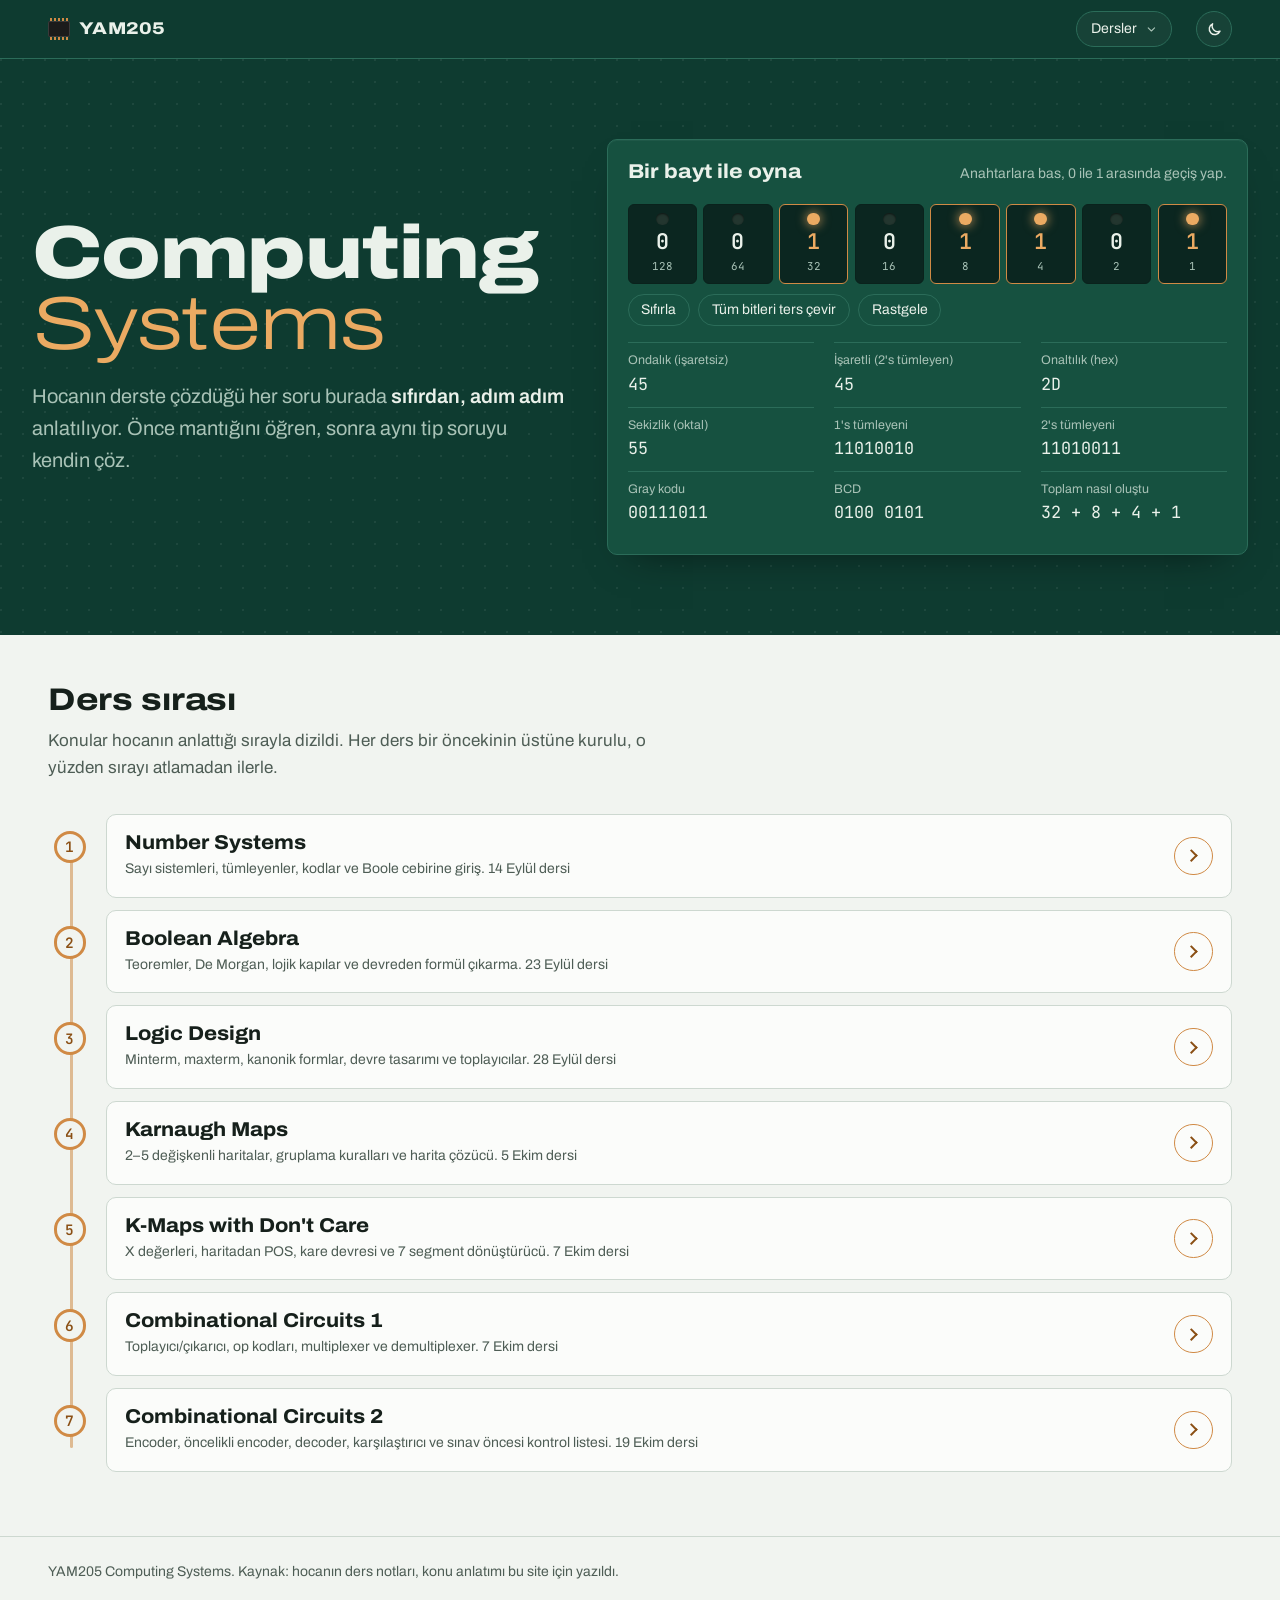
==== commit 9ae7ddda: "Ana sayfadaki ders kartlarına ok düğmesi ve belirgin hover eklendi Co-Authored-By: Claude Opus 5.5 <" ====
--- a/index.html
+++ b/index.html
@@ -69,7 +69,7 @@
         <a class="lesson ready" href="lessons/01-sayi-sistemleri.html">
           <h3>Number Systems</h3>
           <span class="meta">Sayı sistemleri, tümleyenler, kodlar ve Boole cebirine giriş. 14 Eylül dersi</span>
-
+          <span class="go" aria-hidden="true"></span>
         </a>
       </li>
       <li>
@@ -77,7 +77,7 @@
         <a class="lesson ready" href="lessons/02-boole-cebiri.html">
           <h3>Boolean Algebra</h3>
           <span class="meta">Teoremler, De Morgan, lojik kapılar ve devreden formül çıkarma. 23 Eylül dersi</span>
-
+          <span class="go" aria-hidden="true"></span>
         </a>
       </li>
       <li>
@@ -85,7 +85,7 @@
         <a class="lesson ready" href="lessons/03-mantik-tasarimi.html">
           <h3>Logic Design</h3>
           <span class="meta">Minterm, maxterm, kanonik formlar, devre tasarımı ve toplayıcılar. 28 Eylül dersi</span>
-
+          <span class="go" aria-hidden="true"></span>
         </a>
       </li>
       <li>
@@ -93,7 +93,7 @@
         <a class="lesson ready" href="lessons/04-karnaugh.html">
           <h3>Karnaugh Maps</h3>
           <span class="meta">2–5 değişkenli haritalar, gruplama kuralları ve harita çözücü. 5 Ekim dersi</span>
-
+          <span class="go" aria-hidden="true"></span>
         </a>
       </li>
       <li>
@@ -101,7 +101,7 @@
         <a class="lesson ready" href="lessons/05-dont-care.html">
           <h3>K-Maps with Don't Care</h3>
           <span class="meta">X değerleri, haritadan POS, kare devresi ve 7 segment dönüştürücü. 7 Ekim dersi</span>
-
+          <span class="go" aria-hidden="true"></span>
         </a>
       </li>
       <li>
@@ -109,7 +109,7 @@
         <a class="lesson ready" href="lessons/06-kombinasyonel-1.html">
           <h3>Combinational Circuits 1</h3>
           <span class="meta">Toplayıcı/çıkarıcı, op kodları, multiplexer ve demultiplexer. 7 Ekim dersi</span>
-
+          <span class="go" aria-hidden="true"></span>
         </a>
       </li>
       <li>
@@ -117,10 +117,11 @@
         <a class="lesson ready" href="lessons/07-kombinasyonel-2.html">
           <h3>Combinational Circuits 2</h3>
           <span class="meta">Encoder, öncelikli encoder, decoder, karşılaştırıcı ve sınav öncesi kontrol listesi. 19 Ekim dersi</span>
-
+          <span class="go" aria-hidden="true"></span>
         </a>
       </li>
     </ol>
+    <div class="register-slot" data-register-slot hidden></div>
   </main>
 
   <footer class="footer"><div>YAM205 Computing Systems. Kaynak: hocanın ders notları, konu anlatımı bu site için yazıldı.</div></footer>
--- a/assets/css/style.css
+++ b/assets/css/style.css
@@ -168,8 +168,12 @@
 .hero p.lede { color: var(--silk-dim); max-width: 34rem; font-size: var(--step-1); margin: 1.2rem 0 0; }
 .hero p.lede strong { color: var(--silk); font-weight: 600; }
 
+/* Telefonda oyuncağın ders listesinin altındaki yeri */
+.register-slot { margin-top: 2.5rem; }
+
 /* 8 bitlik register */
 .register {
+  color: var(--silk);
   background: var(--pcb-raised);
   border: 1px solid var(--pcb-line);
   border-radius: var(--radius-m);
@@ -230,7 +234,24 @@
   padding: 1rem 1.15rem; border-radius: var(--radius-m);
   border: 1px solid var(--rule); background: var(--sheet); color: inherit; text-decoration: none;
 }
-.route a.lesson:hover { border-color: var(--copper); }
+.route a.lesson { transition: border-color .15s, background-color .15s, box-shadow .15s; }
+/* Sağdaki ok düğmesi: kartın tıklanabilir olduğunu gösterir */
+.route .lesson .go {
+  grid-row: 1 / span 2; grid-column: 2;
+  width: 2.4rem; height: 2.4rem; border-radius: 50%;
+  border: 1.5px solid var(--copper); color: var(--copper-ink);
+  display: grid; place-items: center;
+  transition: background-color .15s, color .15s, transform .15s;
+}
+.route .lesson .go::before {
+  content: ""; width: .55rem; height: .55rem; margin-left: -.2rem;
+  border-top: 2.5px solid currentColor; border-right: 2.5px solid currentColor;
+  transform: rotate(45deg);
+}
+.route a.lesson:hover .go, .route a.lesson:active .go { background-color: var(--copper); color: var(--paper); transform: translateX(2px); }
+.route a.lesson:hover { border-color: var(--copper); background-color: color-mix(in srgb, var(--copper) 7%, var(--sheet)); box-shadow: 0 6px 18px -12px rgba(0,0,0,.45); }
+.route a.lesson:focus-visible { outline: 3px solid var(--copper); outline-offset: 2px; }
+.route a.lesson:hover h3 { color: var(--copper-ink); }
 .route .lesson h3 { font-size: var(--step-1); font-variation-settings: "wdth" 108; }
 .route .lesson .meta { color: var(--muted); font-size: var(--step--1); grid-column: 1; }
 .route .lesson .status { grid-row: 1 / span 2; grid-column: 2; font-size: var(--step--1); color: var(--muted); text-align: right; }
